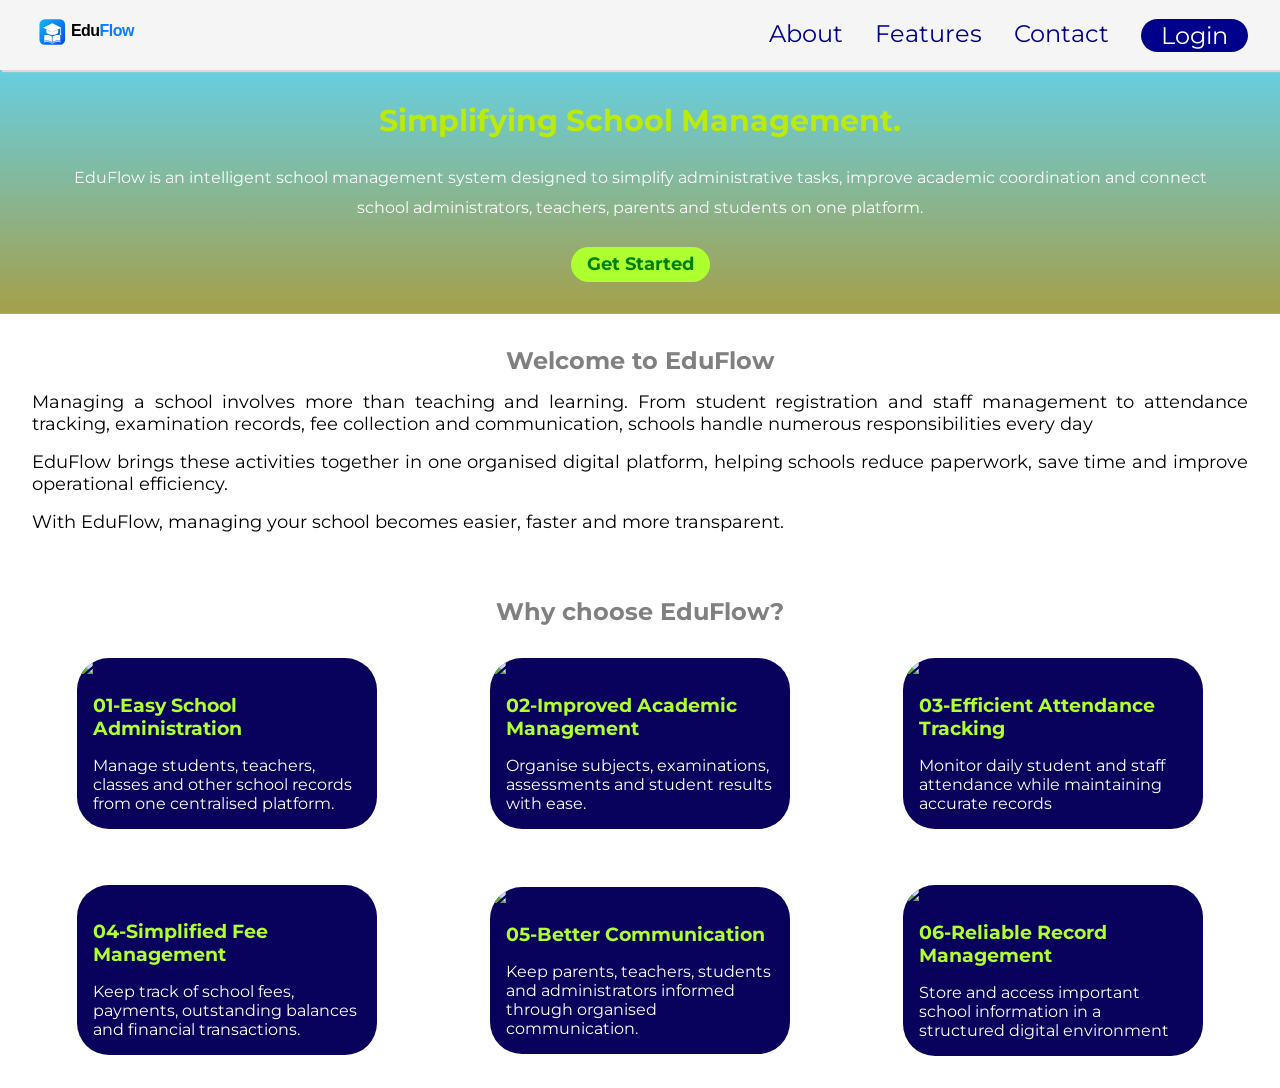
==== index.html @ 9cae3528 "second commit" ====
<!DOCTYPE html>
<html lang="en">
<head>
  <meta charset="UTF-8">
  <meta name="viewport" content="width=device-width, initial-scale=1.0">
  <title>Edu-Flow</title>

  <link rel="stylesheet" href="style.css">

  <!-- favigo link -->
   <link rel="shortcut icon" href="/assets/edu-flow-dark.svg" type="image/x-icon">

   <!-- google icons link -->
    <link rel="stylesheet" href="https://cdnjs.cloudflare.com/ajax/libs/font-awesome/7.3.1/css/all.min.css" integrity="sha512-QeR2VH+lsBE5LSAe1Q5EnTBbe7XTBubt8dG93Y7gidSgdMCr8nVqKcfKAMyN96SV8KDbZVTDXChatu5G2KQGzg==" crossorigin="anonymous" referrerpolicy="no-referrer">

    <!-- google font link -->
     <link rel="preconnect" href="https://fonts.googleapis.com">
<link rel="preconnect" href="https://fonts.gstatic.com" crossorigin>
<link href="https://fonts.googleapis.com/css2?family=Inter:ital,opsz,wght@0,14..32,100..900;1,14..32,100..900&family=Montserrat:ital,wght@0,100..900;1,100..900&family=Outfit:wght@100..900&family=Playfair+Display:ital,wght@0,400..900;1,400..900&family=Poppins:ital,wght@0,100;0,200;0,300;0,400;0,500;0,600;0,700;0,800;0,900;1,100;1,200;1,300;1,400;1,500;1,600;1,700;1,800;1,900&family=Rubik:ital,wght@0,300..900;1,300..900&display=swap" rel="stylesheet">

</head>
<body>
  <header class="head">
    <a href="#"><img src="/assets/edu-logo-real.svg" alt="school-logo" class="logo"></a>
    <nav class="menus" id="menus">
      <a href="#about">About</a>
      <a href="#features">Features</a>
      <a href="#contact">Contact</a>
      <a href="#login" class="login">Login</a>
    </nav>
    <span class="burger" id="btn-burger"><i class="fa-solid fa-bars"></i></span>
  </header>

  <!-- main section -->

  <main>
    <section class="hero">
     <div class="hero-img" id="hero-img">

       <h1>Simplifying School Management.</h1>
      <p>EduFlow is an intelligent school management system designed to simplify administrative tasks, improve
academic coordination and connect school administrators, teachers, parents and students on one platform.
</p>
 <a href=""> Get Started</a>
     </div>
    </section>
    <!-- difference section -->
     <section class="under-home">
      <h2>Welcome to EduFlow</h2>
      <p>Managing a school involves more than teaching and learning. From student registration and staff management to
attendance tracking, examination records, fee collection and communication, schools handle numerous
responsibilities every day</p>

<p>EduFlow brings these activities together in one organised digital platform, helping schools reduce paperwork,
save time and improve operational efficiency.</p>

<p>With EduFlow, managing your school becomes easier, faster and more transparent.</p>
     </section>

     <!-- another section -->
      <section class="choose">
        <div>
      <h2>    Why choose EduFlow?</h2>
          <div class="card-container">
            <div class="card">
              <img src="https://images.unsplash.com/photo-1571260899304-425eee4c7efc?q=80&w=870&auto=format&fit=crop&ixlib=rb-4.1.0&ixid=NHwxMjA3fDA%3D">
              <div class="choose-text">
                <h3>01-Easy School Administration
              </h3>
<p>Manage students, teachers, classes and other school records from one centralised platform.</p>
              </div>
            </div>

                <!--  card-two-->
                    <div class="card">
              <img src="https://images.unsplash.com/photo-1636202339022-7d67f7447e3a?q=80&w=871&auto=format&fit=crop&ixlib=rb-4.1.0&ixid=NHwxMjA3fDA%3D">
              <div class="choose-text">
                <h3>02-Improved Academic Management
              </h3>
<p>Organise subjects, examinations, assessments and student results with ease.</p>
              </div>
            </div>

               <!--  card-three-->
                    <div class="card">
              <img src="https://images.unsplash.com/photo-1580974852861-c381510bc98a?q=80&w=784&auto=format&fit=crop&ixlib=rb-4.1.0&ixid=NHwxMjA3fDA%3D">
               <div class="choose-text">
                 <h3>03-Efficient Attendance Tracking</h3>
<p>Monitor daily student and staff attendance while maintaining accurate records</p>
               </div>
              </div>
          

              <!--  card-four-->
                    <div class="card">
                      <img src="https://images.unsplash.com/photo-1758270704524-596810e891b5?q=80&w=1031&auto=format&fit=crop&ixlib=rb-4.1.0&ixid=NHwxMjA3fDA%3D" alt="">
              <div class="choose-text">
                <h3>04-Simplified Fee Management</h3>
<p>Keep track of school fees, payments, outstanding balances and financial transactions.</p>
              </div>
            </div>

              <!--  card-five-->
                    <div class="card">
              <img src="https://images.unsplash.com/photo-1685401704618-fd8243812ef7?q=80&w=870&auto=format&fit=crop&ixlib=rb-4.1.0&ixid=NHwxMjA3fDA%3D">
              <div class="choose-text">
                <h3>05-Better Communication
              </h3>
<p>Keep parents, teachers, students and administrators informed through organised communication.</p>
              </div>
            </div>

                <!--  card-six-->
                    <div class="card">
              <img src="https://images.unsplash.com/photo-1758270704384-9df36d94a29d?q=80&w=1031&auto=format&fit=crop&ixlib=rb-4.1.0&ixid=NHwxMjA3fDA%3D">
              <div class="choose-text">
                <h3>06-Reliable Record Management
              </h3>
<p>Store and access important school information in a structured digital environment</p>
              </div>
            </div>

          </div>

        </div>

      </section>

  </main>

  <!-- footer section -->

  <footer>

  </footer>

  <script src="main.js"></script>
  
</body>
</html>
---- style.css ----
*{
  margin: 0;
  padding: 0;
  box-sizing: border-box;
   font-family: "Montserrat", sans-serif;
}

:root{
  ---navbar: whitesmoke;
}

.logo{
  width: 8rem;
}

.head{
  display: flex;
  justify-content: space-between;
  align-items: center;
background-color: var(---navbar);
  padding: 1rem 2rem;
  box-shadow: 2px 2px 1px rgb(226, 214, 214);
  position: sticky;
  z-index: 50;
  top: 0;
}

nav{
  display: flex;
  gap: 2rem;
}

.head a{
text-decoration: none;
font-size: 24px;
color: darkblue;
  }



  .burger{
    font-size: 1.5rem;
   display: none;
   cursor: pointer;
  }

  .head .login{
    background-color: darkblue;
    color: white;
    padding: 2px 20px;
    border-radius: 40px;
  }

  /* home section styling */
  .hero{
    width: 100%;
    height: auto;
    background: linear-gradient(rgba(4, 174, 204, 0.603),rgba(131, 123, 5, 0.726)), url("https://plus.unsplash.com/premium_photo-1663051238732-d6246f747dab?q=80&w=823&auto=format&fit=crop&ixlib=rb-4.1.0&ixid=NHwxMjA3fDA%3D");
     background-position: center;
    background-repeat: no-repeat;
    background-size: cover;
    padding: 2rem;
  }

  .hero h1{
    color: rgb(186, 235, 10);
    font-size: 30px;
    text-align: center;
  }

  .hero p{
    color: white;
    margin-left: 2rem;
    margin-right: 2rem;
    text-align: center;
    line-height: 30px;
  }

  .hero-img{
    display: flex;
    flex-direction: column;
    gap: 1.5rem;
  justify-content: center;
  align-items: center;
  }

  .hero-img a{
    text-decoration: none;
    background-color: greenyellow;
    padding: 0.4rem 1rem;
    border-radius: 2rem;
    font-size: 18px;
    color: green;
    font-weight: bold;
  }

  .hero-img a:hover{
   background: none;
   border: 1px solid greenyellow;
   color: white;
  }
  /* home section ending */

  /* under home section */
  .under-home{
    padding: 2rem;
    display: flex;
    flex-direction: column;
    gap: 1rem;
  }

  h2{
    text-align: center;
    color: gray;
    font-size: 24px;
  }

  .under-home p{
    text-align: justify;
    font-size: 18px;
  }

  /* why choose us */
  .choose{
    padding: 2rem;
  }

  .card{
    overflow: hidden;
    border-radius: 2rem;
    background-color: rgb(8, 2, 92);
    overflow: hidden;
    width: 300px;
    margin-top: 2rem;
  }

  .card :hover{
    scale: 1.01;
  }

  .card div{
  display: flex;
  flex-direction: column;
  padding: 1rem;
  gap: 1rem;
  overflow: hidden;
  }

  .card img{
    width: 300px;
  }

  .choose-text h3{
    color: greenyellow;
  }

  .choose-text p{
    color:  white;
    font-size: 16px;
  }

  .card-container{
    display: grid;
    grid-template-columns: repeat(3, 1fr);
    justify-content: center;
    align-items: center;
    justify-items: center;
  gap: 1.5rem;
  }


  /* media query */
@media (max-width: 900px) {
    nav{
    display: none;
    position: absolute;
    flex-direction: column;
    top: 60px;
    gap: 10px;
    text-align: justify;
    background-color: whitesmoke;
    width: 100%;
    right: 0;
    padding: 1rem 2rem;
  }

  .head .login{
   width: 6rem;
   text-align: center;
   padding: 4px;
  }

   .burger{
    display: flex;
  }

  nav.active{
    display: flex;
  }

    .card-container{
      display: flex;
   flex-direction: column;
   
  }
  
    .card{
      /* flex-direction: column; */
    }


}
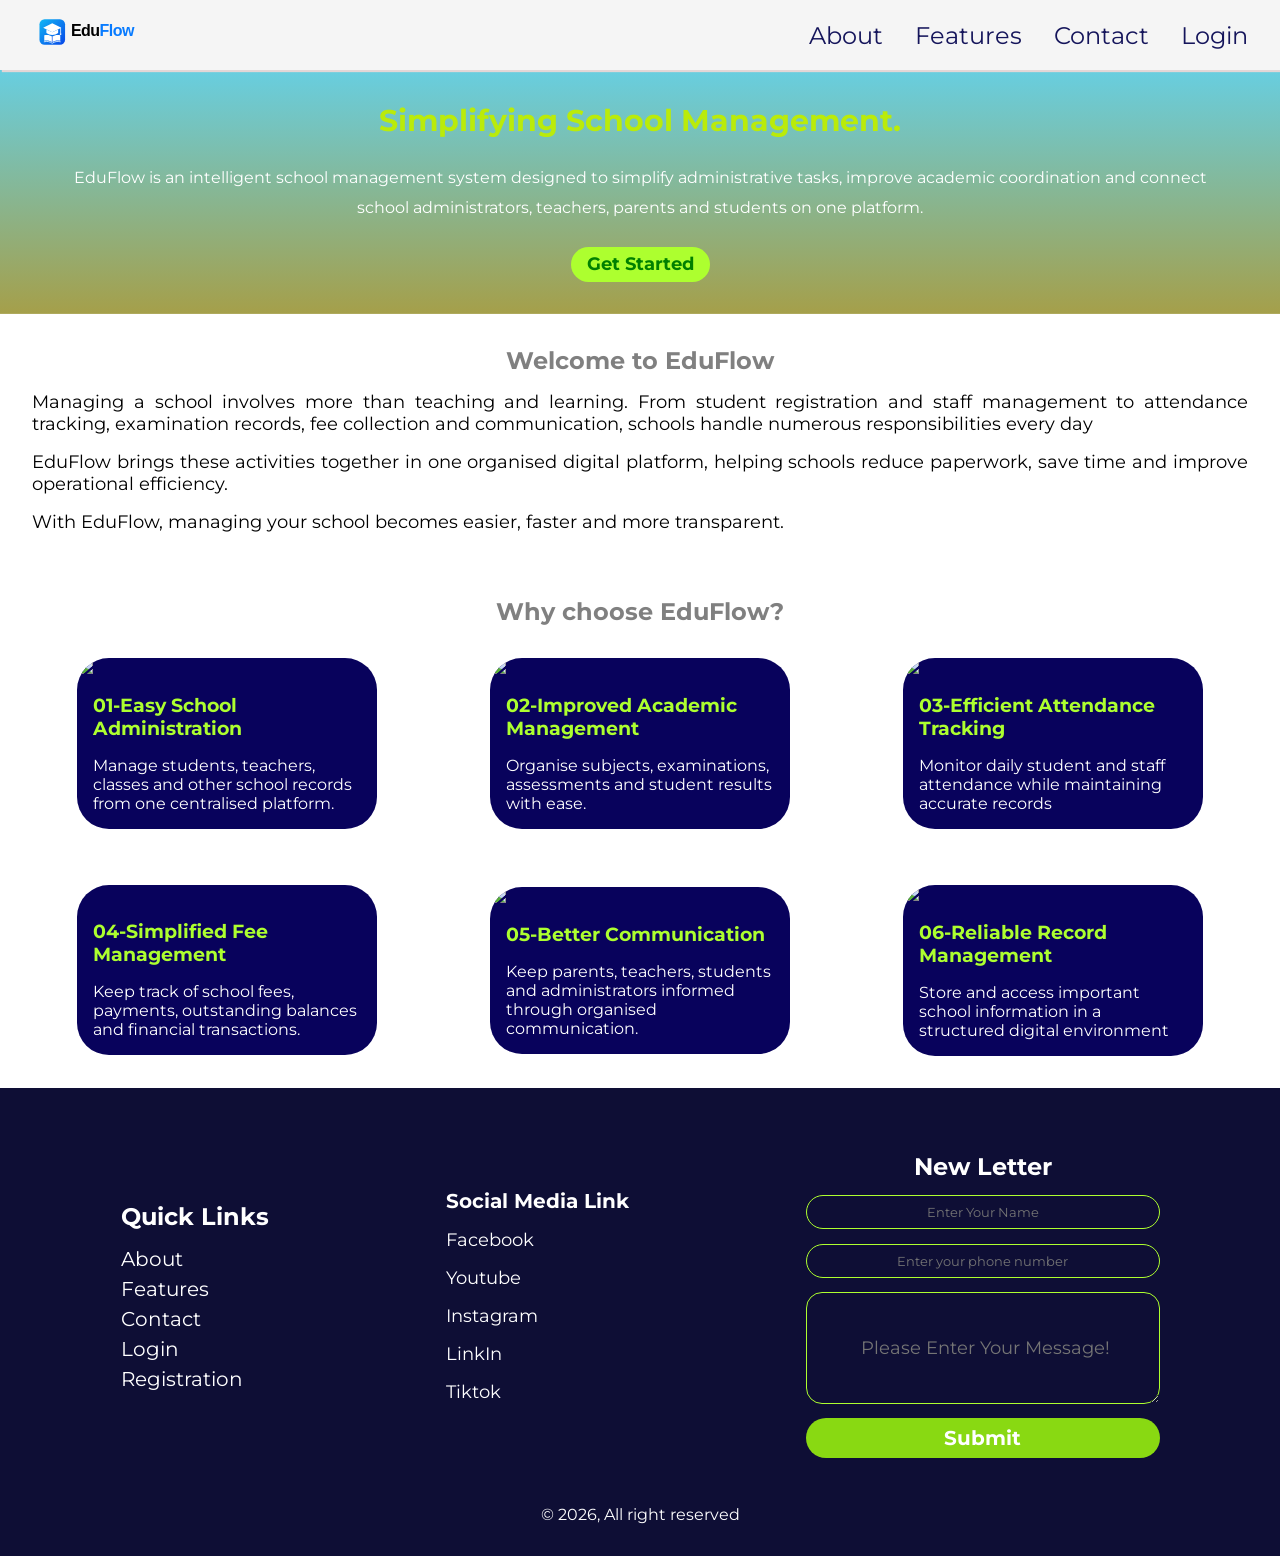
==== commit 60f14794: "footer commit first time" ====
--- a/index.html
+++ b/index.html
@@ -8,7 +8,7 @@
   <link rel="stylesheet" href="style.css">
 
   <!-- favigo link -->
-   <link rel="shortcut icon" href="/assets/edu-flow-dark.svg" type="image/x-icon">
+  <link rel="shortcut icon" href="edu-logo-real.svg" type="image/x-icon">
 
    <!-- google icons link -->
     <link rel="stylesheet" href="https://cdnjs.cloudflare.com/ajax/libs/font-awesome/7.3.1/css/all.min.css" integrity="sha512-QeR2VH+lsBE5LSAe1Q5EnTBbe7XTBubt8dG93Y7gidSgdMCr8nVqKcfKAMyN96SV8KDbZVTDXChatu5G2KQGzg==" crossorigin="anonymous" referrerpolicy="no-referrer">
@@ -21,7 +21,7 @@
 </head>
 <body>
   <header class="head">
-    <a href="#"><img src="/assets/edu-logo-real.svg" alt="school-logo" class="logo"></a>
+    <a href="#"><img src="./assets/edu-logo-real.svg" alt="school-logo" class="logo"></a>
     <nav class="menus" id="menus">
       <a href="#about">About</a>
       <a href="#features">Features</a>
@@ -130,8 +130,47 @@
 
   <!-- footer section -->
 
-  <footer>
+  <footer class="foot-section">
+   <div class="footer-container">
+     <section class="quickLinks">
+      <h3>Quick Links</h3>
+       <nav>
+      <a href="#about">About</a>
+      <a href="#features">Features</a>
+      <a href="#contact">Contact</a>
+      <a href="#login">Login</a>
+      <a href="#login">Registration</a>
+    </nav>
+    </section>
 
+    <!-- soclia media link -->
+    
+    <section class="socialMediaLinks">
+<h3>Social Media Link</h3>
+       <div>
+      <a href="#">Facebook</a>
+      <a href="#">Youtube</a>
+      <a href="#">Instagram</a>
+      <a href="#">LinkIn</a>
+      <a href="#">Tiktok</a>
+       </div>
+    </section>
+      
+
+
+<form id="formContact">
+    <section class="newLetter">
+      <h4>New Letter</h4>
+      <input type="text" placeholder="Enter Your Name" id="name">
+      <input type="tel" placeholder="Enter your phone number" id="number">
+      <textarea cols="30" rows="5" placeholder=" Please Enter Your Message!" id="textarea"></textarea>
+      <button type="submit">Submit</button>
+      <p id="message"></p>
+    </section>
+</form>
+
+   </div>
+<p class="right">&copy; 2026, All right reserved</p>
   </footer>
 
   <script src="main.js"></script>
--- a/style.css
+++ b/style.css
@@ -33,7 +33,11 @@
 .head a{
 text-decoration: none;
 font-size: 24px;
-color: darkblue;
+color: rgba(7, 7, 82, 0.945);
+  }
+
+  .head a:hover{
+    color: rgba(78, 136, 2, 0.801);
   }
 
 
@@ -44,12 +48,7 @@
    cursor: pointer;
   }
 
-  .head .login{
-    background-color: darkblue;
-    color: white;
-    padding: 2px 20px;
-    border-radius: 40px;
-  }
+  
 
   /* home section styling */
   .hero{
@@ -168,10 +167,126 @@
   gap: 1.5rem;
   }
 
+  /* footer section styling */
+  .foot-section{
+    width: 100%;
+    background-color: rgb(14, 14, 53);
+    padding: 2rem;
+  }
+
+   .footer-container{
+    display: flex;
+    align-items: center;
+    justify-content: space-around;
+    align-content: center;
+    justify-items: center;
+
+  }
+
+
+  .quickLinks nav{
+  display: flex;
+  flex-direction: column;
+  gap: 6px;
+  margin-top: 1rem;
+  }
+
+  .quickLinks nav a{
+    color: white;
+    text-decoration: none;
+    font-size: 20px;
+  }
+
+   .quickLinks nav a:hover{
+    color: greenyellow;
+    font-weight: bold;
+   }
+
+  .quickLinks h3{
+    color: white;
+    font-size: 24px;
+  }
+
+  .socialMediaLinks div{
+    display: flex;
+    flex-direction: column;
+    gap: 1rem;
+    margin-top: 1rem;
+  }
+
+  .socialMediaLinks h3{
+    color: white;
+    font-size: 20px;
+  }
+
+   .socialMediaLinks div a{
+    text-decoration: none;
+    color: white;
+    font-size: 18px;
+   }
+
+   .socialMediaLinks div a:hover{
+    color: greenyellow;
+    font-weight: bold;
+   }
+
+  .newLetter{
+    display: flex;
+    flex-direction: column;
+    gap: 0.9rem;
+    margin-top: 2rem;
+  }
+
+  .newLetter h4{
+    color: white;
+    font-size: 24px;
+    text-align: center;
+  }
+
+  .newLetter input{
+    padding: 0.5rem;
+    border-radius: 2rem;
+    text-align: center;
+    outline: none;
+    background: none;
+    border: 1px solid greenyellow;
+    color: white;
+
+  }
+
+  textarea{
+   border-radius: 1rem;
+   background: none;
+   outline: none;
+   border:  1px solid greenyellow;
+   text-align: center;
+   align-content: center;
+   color: white;
+   font-size: 18px;
+  }
+
+  .newLetter button{
+    padding: 0.5rem;
+    border-radius: 2rem;
+    background-color: rgba(146, 231, 17, 0.938);
+    border: none;
+    cursor: pointer;
+    font-size: 20px;
+    font-weight: bold;
+    color: white;
+  }
+
+  .right{
+    color: white;
+    margin-top: 2rem;
+    text-align: center;
+  }
+
+ 
 
   /* media query */
 @media (max-width: 900px) {
-    nav{
+    .head nav{
     display: none;
     position: absolute;
     flex-direction: column;
@@ -203,10 +318,18 @@
    flex-direction: column;
    
   }
+
+  /* footer section styling */
   
-    .card{
-      /* flex-direction: column; */
-    }
-
+   .footer-container{
+   flex-direction: column;
+   gap: 0.5rem;
+   align-items: center;
+   text-align: center;
+
+  }
+
+  
+  
 
 }
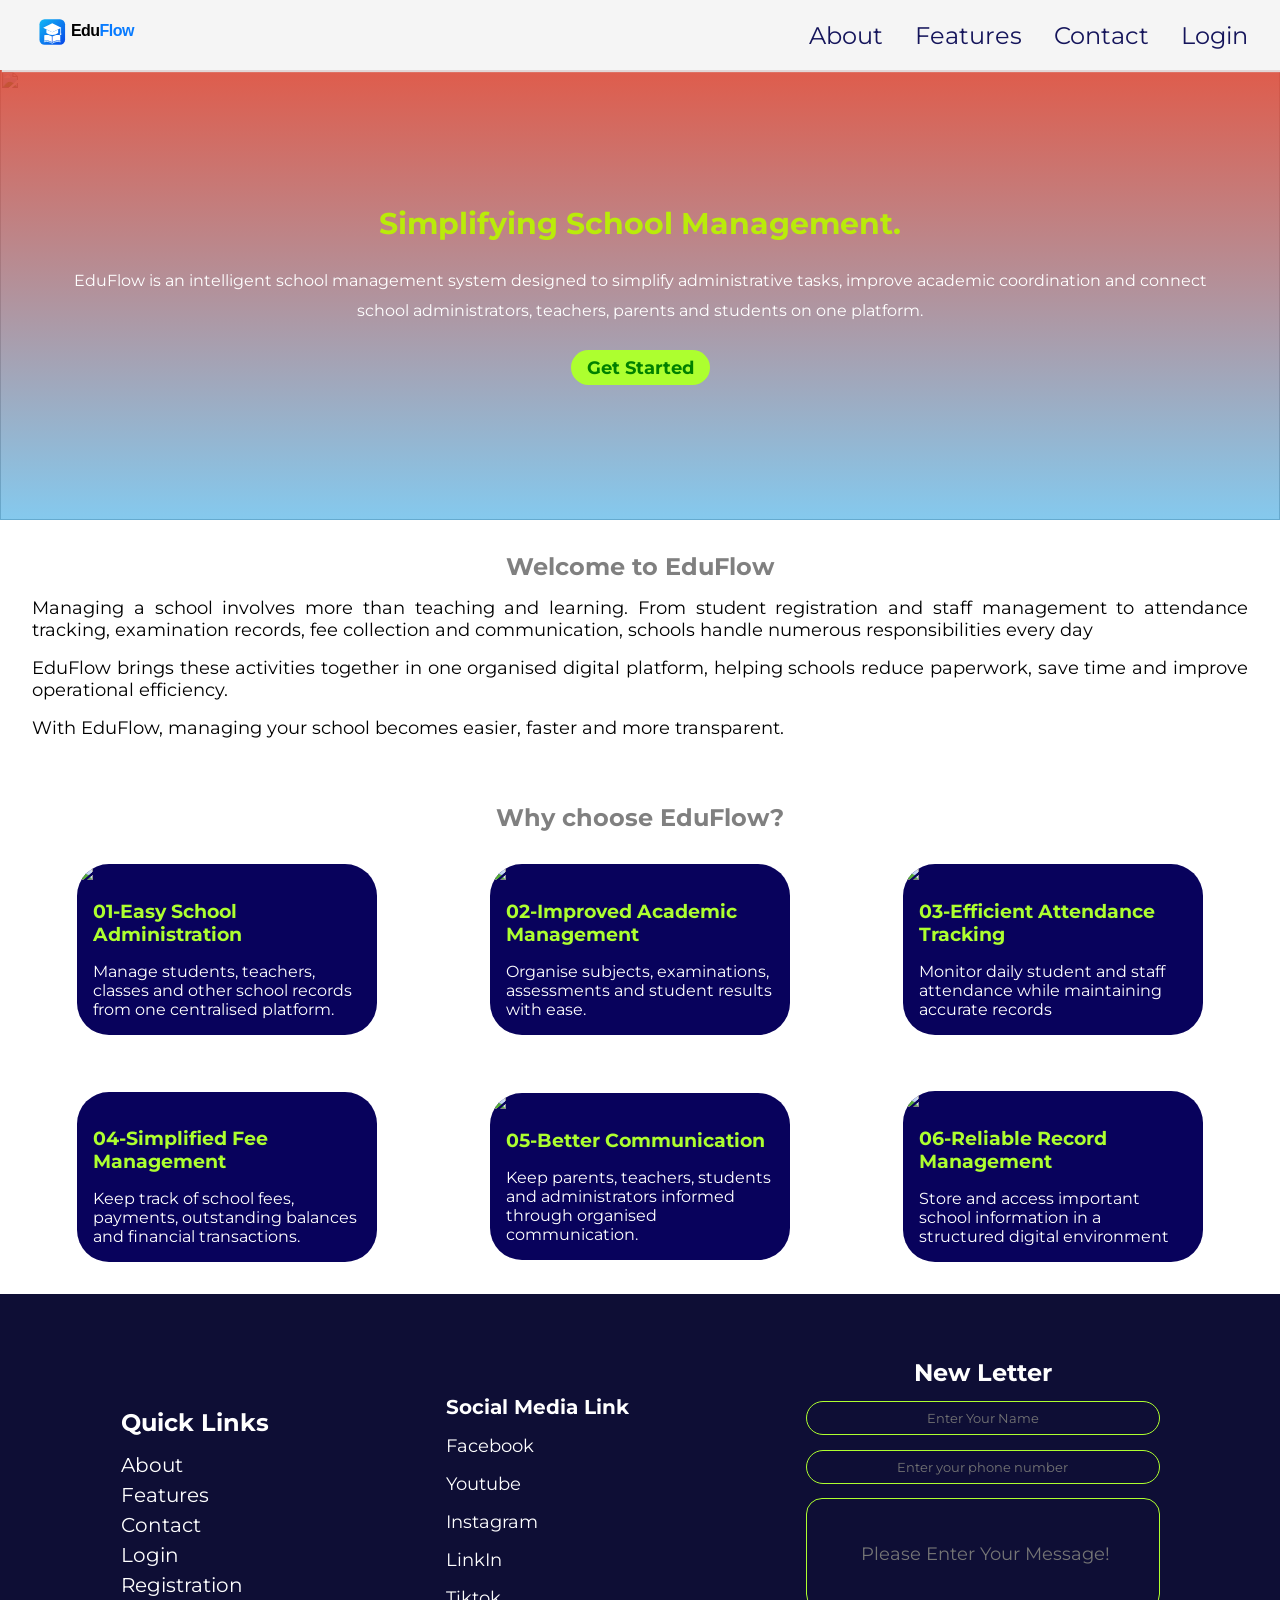
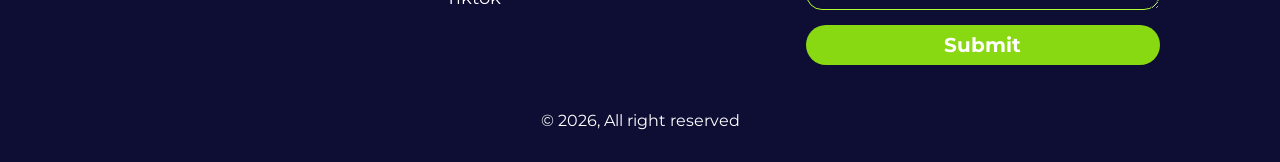
==== commit 5ee9091b: "images slider update" ====
--- a/index.html
+++ b/index.html
@@ -35,8 +35,8 @@
 
   <main>
     <section class="hero">
-     <div class="hero-img" id="hero-img">
-
+      <img src="" alt="" id="heroImage" class="heroImage">
+     <div class="hero-writup">
        <h1>Simplifying School Management.</h1>
       <p>EduFlow is an intelligent school management system designed to simplify administrative tasks, improve
 academic coordination and connect school administrators, teachers, parents and students on one platform.
@@ -44,6 +44,7 @@
  <a href=""> Get Started</a>
      </div>
     </section>
+
     <!-- difference section -->
      <section class="under-home">
       <h2>Welcome to EduFlow</h2>
--- a/style.css
+++ b/style.css
@@ -1,23 +1,23 @@
-*{
+* {
   margin: 0;
   padding: 0;
   box-sizing: border-box;
-   font-family: "Montserrat", sans-serif;
-}
-
-:root{
+  font-family: "Montserrat", sans-serif;
+}
+
+:root {
   ---navbar: whitesmoke;
 }
 
-.logo{
+.logo {
   width: 8rem;
 }
 
-.head{
+.head {
   display: flex;
   justify-content: space-between;
   align-items: center;
-background-color: var(---navbar);
+  background-color: var(---navbar);
   padding: 1rem 2rem;
   box-shadow: 2px 2px 1px rgb(226, 214, 214);
   position: sticky;
@@ -25,268 +25,280 @@
   top: 0;
 }
 
-nav{
+nav {
   display: flex;
   gap: 2rem;
 }
 
-.head a{
-text-decoration: none;
-font-size: 24px;
-color: rgba(7, 7, 82, 0.945);
-  }
-
-  .head a:hover{
-    color: rgba(78, 136, 2, 0.801);
-  }
-
-
-
-  .burger{
-    font-size: 1.5rem;
-   display: none;
-   cursor: pointer;
-  }
-
-  
-
-  /* home section styling */
-  .hero{
-    width: 100%;
-    height: auto;
-    background: linear-gradient(rgba(4, 174, 204, 0.603),rgba(131, 123, 5, 0.726)), url("https://plus.unsplash.com/premium_photo-1663051238732-d6246f747dab?q=80&w=823&auto=format&fit=crop&ixlib=rb-4.1.0&ixid=NHwxMjA3fDA%3D");
-     background-position: center;
-    background-repeat: no-repeat;
-    background-size: cover;
-    padding: 2rem;
-  }
-
-  .hero h1{
-    color: rgb(186, 235, 10);
-    font-size: 30px;
-    text-align: center;
-  }
-
-  .hero p{
-    color: white;
-    margin-left: 2rem;
-    margin-right: 2rem;
-    text-align: center;
-    line-height: 30px;
-  }
-
-  .hero-img{
-    display: flex;
-    flex-direction: column;
-    gap: 1.5rem;
+.head a {
+  text-decoration: none;
+  font-size: 24px;
+  color: rgba(7, 7, 82, 0.945);
+}
+
+.head a:hover {
+  color: rgba(78, 136, 2, 0.801);
+}
+
+
+
+.burger {
+  font-size: 1.5rem;
+  display: none;
+  cursor: pointer;
+}
+
+
+
+/* home section styling */
+.hero {
+  height: 50vh;
+  position: relative;
+  width: 100%;
+  overflow: hidden;
+}
+
+.hero img {
+  width: 100%;
+  overflow: hidden;
+  height: 100%;
+  object-fit: cover;
+
+
+}
+
+.hero .hero-writup {
+  display: flex;
+  flex-direction: column;
+  gap: 1.5rem;
   justify-content: center;
   align-items: center;
-  }
-
-  .hero-img a{
-    text-decoration: none;
-    background-color: greenyellow;
-    padding: 0.4rem 1rem;
-    border-radius: 2rem;
-    font-size: 18px;
-    color: green;
-    font-weight: bold;
-  }
-
-  .hero-img a:hover{
-   background: none;
-   border: 1px solid greenyellow;
-   color: white;
-  }
-  /* home section ending */
-
-  /* under home section */
-  .under-home{
-    padding: 2rem;
-    display: flex;
-    flex-direction: column;
-    gap: 1rem;
-  }
-
-  h2{
-    text-align: center;
-    color: gray;
-    font-size: 24px;
-  }
-
-  .under-home p{
-    text-align: justify;
-    font-size: 18px;
-  }
-
-  /* why choose us */
-  .choose{
-    padding: 2rem;
-  }
-
-  .card{
-    overflow: hidden;
-    border-radius: 2rem;
-    background-color: rgb(8, 2, 92);
-    overflow: hidden;
-    width: 300px;
-    margin-top: 2rem;
-  }
-
-  .card :hover{
-    scale: 1.01;
-  }
-
-  .card div{
+  position: absolute;
+  inset: 0;
+  background: linear-gradient(rgba(218, 68, 49, 0.87), rgba(11, 148, 221, 0.5));
+  padding: 2rem;
+}
+
+
+.hero h1 {
+  color: rgb(186, 235, 10);
+  font-size: 30px;
+  text-align: center;
+}
+
+.hero p {
+  color: white;
+  margin-left: 2rem;
+  margin-right: 2rem;
+  text-align: center;
+  line-height: 30px;
+}
+
+.hero-writup a {
+  text-decoration: none;
+  background-color: greenyellow;
+  padding: 0.4rem 1rem;
+  border-radius: 2rem;
+  font-size: 18px;
+  color: green;
+  font-weight: bold;
+}
+
+.hero-img a:hover {
+  background: none;
+  border: 1px solid greenyellow;
+  color: white;
+}
+
+/* home section ending */
+
+/* under home section */
+.under-home {
+  padding: 2rem;
+  display: flex;
+  flex-direction: column;
+  gap: 1rem;
+}
+
+h2 {
+  text-align: center;
+  color: gray;
+  font-size: 24px;
+}
+
+.under-home p {
+  text-align: justify;
+  font-size: 18px;
+}
+
+/* why choose us */
+.choose {
+  padding: 2rem;
+}
+
+.card {
+  overflow: hidden;
+  border-radius: 2rem;
+  background-color: rgb(8, 2, 92);
+  overflow: hidden;
+  width: 300px;
+  margin-top: 2rem;
+}
+
+.card :hover {
+  scale: 1.01;
+}
+
+.card div {
   display: flex;
   flex-direction: column;
   padding: 1rem;
   gap: 1rem;
   overflow: hidden;
-  }
-
-  .card img{
-    width: 300px;
-  }
-
-  .choose-text h3{
-    color: greenyellow;
-  }
-
-  .choose-text p{
-    color:  white;
-    font-size: 16px;
-  }
-
-  .card-container{
-    display: grid;
-    grid-template-columns: repeat(3, 1fr);
-    justify-content: center;
-    align-items: center;
-    justify-items: center;
+}
+
+.card img {
+  width: 300px;
+}
+
+.choose-text h3 {
+  color: greenyellow;
+}
+
+.choose-text p {
+  color: white;
+  font-size: 16px;
+}
+
+.card-container {
+  display: grid;
+  grid-template-columns: repeat(3, 1fr);
+  justify-content: center;
+  align-items: center;
+  justify-items: center;
   gap: 1.5rem;
-  }
-
-  /* footer section styling */
-  .foot-section{
-    width: 100%;
-    background-color: rgb(14, 14, 53);
-    padding: 2rem;
-  }
-
-   .footer-container{
-    display: flex;
-    align-items: center;
-    justify-content: space-around;
-    align-content: center;
-    justify-items: center;
-
-  }
-
-
-  .quickLinks nav{
+}
+
+/* footer section styling */
+.foot-section {
+  width: 100%;
+  background-color: rgb(14, 14, 53);
+  padding: 2rem;
+}
+
+.footer-container {
+  display: flex;
+  align-items: center;
+  justify-content: space-around;
+  align-content: center;
+  justify-items: center;
+
+}
+
+
+.quickLinks nav {
   display: flex;
   flex-direction: column;
   gap: 6px;
   margin-top: 1rem;
-  }
-
-  .quickLinks nav a{
-    color: white;
-    text-decoration: none;
-    font-size: 20px;
-  }
-
-   .quickLinks nav a:hover{
-    color: greenyellow;
-    font-weight: bold;
-   }
-
-  .quickLinks h3{
-    color: white;
-    font-size: 24px;
-  }
-
-  .socialMediaLinks div{
-    display: flex;
-    flex-direction: column;
-    gap: 1rem;
-    margin-top: 1rem;
-  }
-
-  .socialMediaLinks h3{
-    color: white;
-    font-size: 20px;
-  }
-
-   .socialMediaLinks div a{
-    text-decoration: none;
-    color: white;
-    font-size: 18px;
-   }
-
-   .socialMediaLinks div a:hover{
-    color: greenyellow;
-    font-weight: bold;
-   }
-
-  .newLetter{
-    display: flex;
-    flex-direction: column;
-    gap: 0.9rem;
-    margin-top: 2rem;
-  }
-
-  .newLetter h4{
-    color: white;
-    font-size: 24px;
-    text-align: center;
-  }
-
-  .newLetter input{
-    padding: 0.5rem;
-    border-radius: 2rem;
-    text-align: center;
-    outline: none;
-    background: none;
-    border: 1px solid greenyellow;
-    color: white;
-
-  }
-
-  textarea{
-   border-radius: 1rem;
-   background: none;
-   outline: none;
-   border:  1px solid greenyellow;
-   text-align: center;
-   align-content: center;
-   color: white;
-   font-size: 18px;
-  }
-
-  .newLetter button{
-    padding: 0.5rem;
-    border-radius: 2rem;
-    background-color: rgba(146, 231, 17, 0.938);
-    border: none;
-    cursor: pointer;
-    font-size: 20px;
-    font-weight: bold;
-    color: white;
-  }
-
-  .right{
-    color: white;
-    margin-top: 2rem;
-    text-align: center;
-  }
-
- 
-
-  /* media query */
+}
+
+.quickLinks nav a {
+  color: white;
+  text-decoration: none;
+  font-size: 20px;
+}
+
+.quickLinks nav a:hover {
+  color: greenyellow;
+  font-weight: bold;
+}
+
+.quickLinks h3 {
+  color: white;
+  font-size: 24px;
+}
+
+.socialMediaLinks div {
+  display: flex;
+  flex-direction: column;
+  gap: 1rem;
+  margin-top: 1rem;
+}
+
+.socialMediaLinks h3 {
+  color: white;
+  font-size: 20px;
+}
+
+.socialMediaLinks div a {
+  text-decoration: none;
+  color: white;
+  font-size: 18px;
+}
+
+.socialMediaLinks div a:hover {
+  color: greenyellow;
+  font-weight: bold;
+}
+
+.newLetter {
+  display: flex;
+  flex-direction: column;
+  gap: 0.9rem;
+  margin-top: 2rem;
+}
+
+.newLetter h4 {
+  color: white;
+  font-size: 24px;
+  text-align: center;
+}
+
+.newLetter input {
+  padding: 0.5rem;
+  border-radius: 2rem;
+  text-align: center;
+  outline: none;
+  background: none;
+  border: 1px solid greenyellow;
+  color: white;
+
+}
+
+textarea {
+  border-radius: 1rem;
+  background: none;
+  outline: none;
+  border: 1px solid greenyellow;
+  text-align: center;
+  align-content: center;
+  color: white;
+  font-size: 18px;
+}
+
+.newLetter button {
+  padding: 0.5rem;
+  border-radius: 2rem;
+  background-color: rgba(146, 231, 17, 0.938);
+  border: none;
+  cursor: pointer;
+  font-size: 20px;
+  font-weight: bold;
+  color: white;
+}
+
+.right {
+  color: white;
+  margin-top: 2rem;
+  text-align: center;
+}
+
+
+
+/* media query */
 @media (max-width: 900px) {
-    .head nav{
+  .head nav {
     display: none;
     position: absolute;
     flex-direction: column;
@@ -299,37 +311,42 @@
     padding: 1rem 2rem;
   }
 
-  .head .login{
-   width: 6rem;
-   text-align: center;
-   padding: 4px;
-  }
-
-   .burger{
+  .head .login {
+    width: 6rem;
+    text-align: center;
+    padding: 4px;
+  }
+
+  .burger {
     display: flex;
   }
 
-  nav.active{
+  nav.active {
     display: flex;
   }
 
-    .card-container{
-      display: flex;
-   flex-direction: column;
-   
-  }
+  .card-container {
+    display: flex;
+    flex-direction: column;
+
+  }
+
+  /* home section */
 
   /* footer section styling */
-  
-   .footer-container{
-   flex-direction: column;
-   gap: 0.5rem;
-   align-items: center;
-   text-align: center;
-
-  }
-
-  
-  
+
+  .footer-container {
+    flex-direction: column;
+    gap: 0.5rem;
+    align-items: center;
+    text-align: center;
+
+  }
+
+  .hero {
+  height: 84vh;
+}
+
+
 
 }
